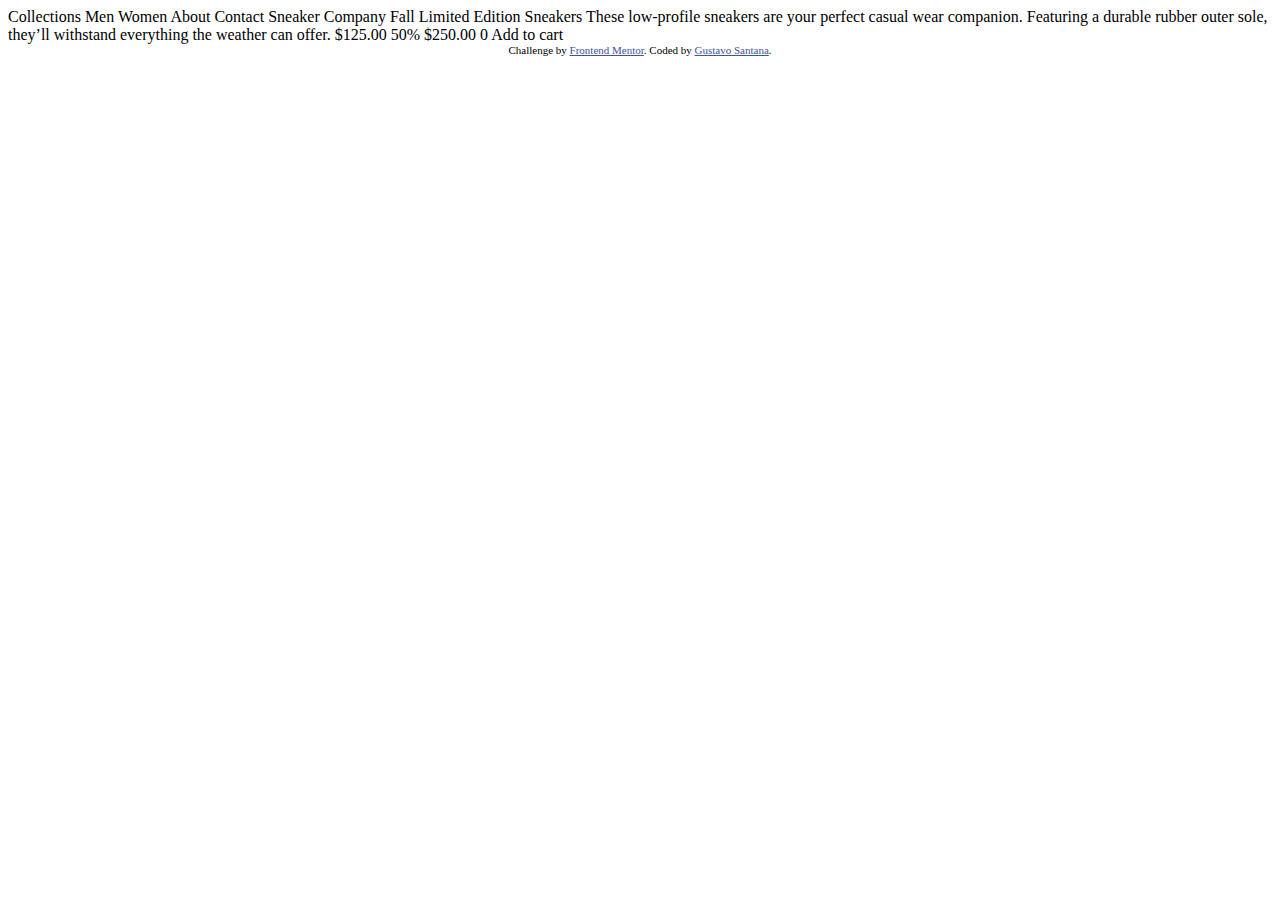
==== index.html @ 9dec2e9d "initial commit" ====
<!DOCTYPE html>
<html lang="pt-br">
  <head>
    <meta charset="UTF-8" />
    <meta name="viewport" content="width=device-width, initial-scale=1.0" />
    <!-- displays site properly based on user's device -->

    <link
      rel="icon"
      type="image/png"
      sizes="32x32"
      href="./images/favicon-32x32.png"
    />

    <title>Frontend Mentor | E-commerce product page</title>

    <!-- Feel free to remove these styles or customise in your own stylesheet 👍 -->
    <style>
      .attribution {
        font-size: 11px;
        text-align: center;
      }
      .attribution a {
        color: hsl(228, 45%, 44%);
      }
    </style>
  </head>
  <body>
    Collections Men Women About Contact Sneaker Company Fall Limited Edition
    Sneakers These low-profile sneakers are your perfect casual wear companion.
    Featuring a durable rubber outer sole, they’ll withstand everything the
    weather can offer. $125.00 50% $250.00 0 Add to cart

    <div class="attribution">
      Challenge by
      <a href="https://www.frontendmentor.io?ref=challenge" target="_blank"
        >Frontend Mentor</a
      >. Coded by <a href="#">Gustavo Santana</a>.
    </div>
  </body>
</html>
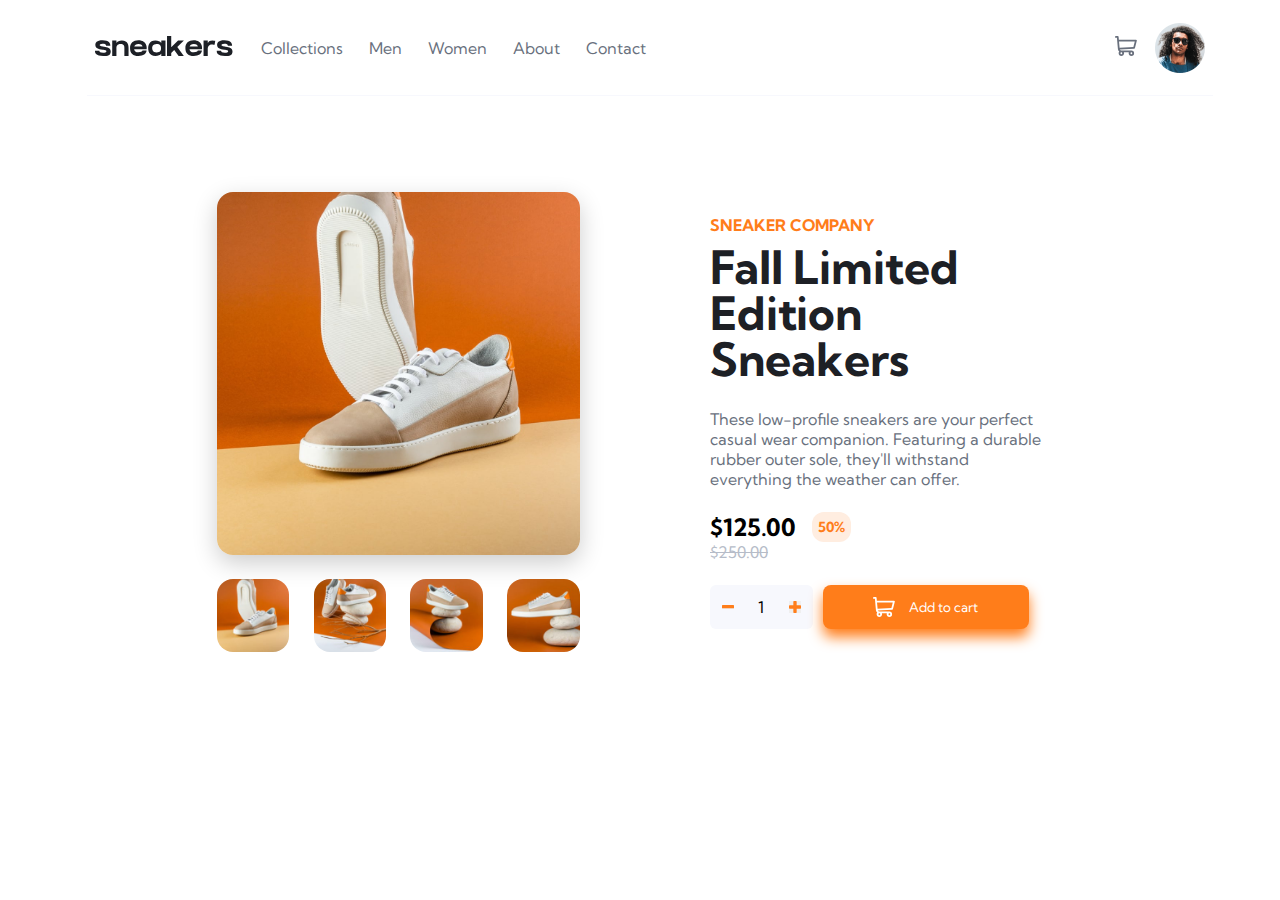
==== commit 58ff339c: "add on cart++ minor adjustes" ====
--- a/index.html
+++ b/index.html
@@ -2,6 +2,7 @@
 <html lang="pt-br">
   <head>
     <meta charset="UTF-8" />
+
     <meta name="viewport" content="width=device-width, initial-scale=1.0" />
     <!-- displays site properly based on user's device -->
 
@@ -12,30 +13,93 @@
       href="./images/favicon-32x32.png"
     />
 
-    <title>Frontend Mentor | E-commerce product page</title>
+    <link rel="stylesheet" href="styles/global.css" />
 
-    <!-- Feel free to remove these styles or customise in your own stylesheet 👍 -->
-    <style>
-      .attribution {
-        font-size: 11px;
-        text-align: center;
-      }
-      .attribution a {
-        color: hsl(228, 45%, 44%);
-      }
-    </style>
+    <link rel="preconnect" href="https://fonts.googleapis.com" />
+    <link rel="preconnect" href="https://fonts.gstatic.com" crossorigin />
+    <link
+      href="https://fonts.googleapis.com/css2?family=Kumbh+Sans:wght@400;700&display=swap"
+      rel="stylesheet"
+    />
+
+    <title>Sneakers</title>
   </head>
   <body>
-    Collections Men Women About Contact Sneaker Company Fall Limited Edition
-    Sneakers These low-profile sneakers are your perfect casual wear companion.
-    Featuring a durable rubber outer sole, they’ll withstand everything the
-    weather can offer. $125.00 50% $250.00 0 Add to cart
-
-    <div class="attribution">
-      Challenge by
-      <a href="https://www.frontendmentor.io?ref=challenge" target="_blank"
-        >Frontend Mentor</a
-      >. Coded by <a href="#">Gustavo Santana</a>.
-    </div>
+    <header>
+      <div>
+        <a href="#"><img src="images/logo.svg" alt="Sneakers Logo" /></a>
+        <nav>
+          <ul>
+            <li><a href="#">Collections</a></li>
+            <li><a href="#">Men</a></li>
+            <li><a href="#">Women</a></li>
+            <li><a href="#">About</a></li>
+            <li><a href="#">Contact</a></li>
+          </ul>
+        </nav>
+      </div>
+      <div class="widgets">
+        <div class="cart-container">
+          <h2>Cart</h2>
+        </div>
+        <a href="#" class="cart">
+          <svg width="22" height="20" xmlns="http://www.w3.org/2000/svg">
+            <path
+              d="M20.925 3.641H3.863L3.61.816A.896.896 0 0 0 2.717 0H.897a.896.896 0 1 0 0 1.792h1l1.031 11.483c.073.828.52 1.726 1.291 2.336C2.83 17.385 4.099 20 6.359 20c1.875 0 3.197-1.87 2.554-3.642h4.905c-.642 1.77.677 3.642 2.555 3.642a2.72 2.72 0 0 0 2.717-2.717 2.72 2.72 0 0 0-2.717-2.717H6.365c-.681 0-1.274-.41-1.53-1.009l14.321-.842a.896.896 0 0 0 .817-.677l1.821-7.283a.897.897 0 0 0-.87-1.114ZM6.358 18.208a.926.926 0 0 1 0-1.85.926.926 0 0 1 0 1.85Zm10.015 0a.926.926 0 0 1 0-1.85.926.926 0 0 1 0 1.85Zm2.021-7.243-13.8.81-.57-6.341h15.753l-1.383 5.53Z"
+              fill="#69707D"
+              fill-rule="nonzero"
+            />
+          </svg>
+        </a>
+        <img src="images/image-avatar.png" alt="" />
+      </div>
+    </header>
+    <main>
+      <div class="images-container">
+        <img src="images/image-product-1.jpg" alt="" />
+        <div class="images-container-slide">
+          <img src="images/image-product-1-thumbnail.jpg" alt="" />
+          <img src="images/image-product-2-thumbnail.jpg" alt="" />
+          <img src="images/image-product-3-thumbnail.jpg" alt="" />
+          <img src="images/image-product-4-thumbnail.jpg" alt="" />
+        </div>
+      </div>
+      <div class="main-container-content">
+        <h2>SNEAKER COMPANY</h2>
+        <h1>Fall Limited Edition Sneakers</h1>
+        <p>
+          These low-profile sneakers are your perfect casual wear companion.
+          Featuring a durable rubber outer sole, they'll withstand everything
+          the weather can offer.
+        </p>
+        <div class="prices">
+          <span>$125.00</span>
+          <span> 50% </span>
+        </div>
+        <p class="prev-price">$250.00</p>
+        <div class="buttons">
+          <div class="buttons-count">
+            <button class="decrement">
+              <img src="images/icon-minus.svg" alt="Remover" />
+            </button>
+            <span class="quantity">1</span>
+            <button class="increment">
+              <img src="images/icon-plus.svg" alt="Adicionar" />
+            </button>
+          </div>
+          <button class="add-to-cart">
+            <svg width="22" height="20" xmlns="http://www.w3.org/2000/svg">
+              <path
+                d="M20.925 3.641H3.863L3.61.816A.896.896 0 0 0 2.717 0H.897a.896.896 0 1 0 0 1.792h1l1.031 11.483c.073.828.52 1.726 1.291 2.336C2.83 17.385 4.099 20 6.359 20c1.875 0 3.197-1.87 2.554-3.642h4.905c-.642 1.77.677 3.642 2.555 3.642a2.72 2.72 0 0 0 2.717-2.717 2.72 2.72 0 0 0-2.717-2.717H6.365c-.681 0-1.274-.41-1.53-1.009l14.321-.842a.896.896 0 0 0 .817-.677l1.821-7.283a.897.897 0 0 0-.87-1.114ZM6.358 18.208a.926.926 0 0 1 0-1.85.926.926 0 0 1 0 1.85Zm10.015 0a.926.926 0 0 1 0-1.85.926.926 0 0 1 0 1.85Zm2.021-7.243-13.8.81-.57-6.341h15.753l-1.383 5.53Z"
+                fill="#69707D"
+                fill-rule="nonzero"
+              />
+            </svg>
+            Add to cart
+          </button>
+        </div>
+      </div>
+    </main>
+    <script src="main.js"></script>
   </body>
 </html>
--- a/styles/global.css
+++ b/styles/global.css
@@ -0,0 +1,314 @@
+@import "cart.css";
+
+/* global styles */
+
+* {
+  margin: 0;
+  padding: 0;
+
+  box-sizing: border-box;
+  font-family: "Kumbh Sans", sans-serif;
+
+  list-style: none;
+  text-decoration: none;
+
+  -webkit-font-smoothing: antialiased;
+  -moz-osx-font-smoothing: grayscale;
+}
+
+:root {
+  --orange: hsl(26, 100%, 55%);
+  --pale-orange: hsl(25, 100%, 94%);
+
+  --very-dark-blue: hsl(220, 13%, 13%);
+  --dark-grayish-blue: hsl(219, 9%, 45%);
+  --grayish-blue: hsl(220, 14%, 75%);
+  --light-grayish-blue: hsl(223, 64%, 98%);
+  --white: hsl(0, 0%, 100%);
+  --black: hsl(0, 0%, 0%);
+  // with 75% opacity for lightbox background
+}
+
+html {
+  font-size: 62.5%;
+
+  width: 88%;
+  margin: 0 auto;
+}
+
+body {
+  font-size: 1.6rem;
+
+  background: var(--white);
+
+  height: 100vh;
+
+  max-width: 1440px;
+  margin: 0 auto;
+}
+
+/* header */
+
+header {
+  display: flex;
+  justify-content: space-between;
+  align-items: center;
+
+  padding: 0.8rem;
+  margin: auto 1rem;
+
+  width: 100%;
+  height: 9.6rem;
+
+  border-bottom: 1px solid var(--light-grayish-blue);
+}
+
+header div:nth-child(1) {
+  display: flex;
+  align-items: center;
+  gap: 2.8rem;
+
+  width: 80%;
+}
+
+header div:nth-child(1) {
+  margin-right: 1.8rem;
+}
+
+header nav ul {
+  display: flex;
+  align-items: center;
+  justify-content: space-between;
+
+  gap: 2.6rem;
+}
+
+header div nav ul li a:hover {
+  padding-bottom: 33px;
+
+  border-bottom: 3px solid var(--orange);
+}
+
+header div:nth-child(2) img:hover:nth-child(3) {
+  transform: scale(1.1);
+
+  border: 2px solid orange;
+  border-radius: 50%;
+}
+
+header div:nth-child(2) a:hover svg path {
+  fill: var(--black);
+
+  transition: fill 0.2s ease-in-out;
+}
+
+header .widgets {
+  display: flex;
+  align-items: center;
+  justify-content: space-between;
+
+  gap: 1.8rem;
+}
+
+header div:nth-child(2) img,
+svg {
+  cursor: pointer;
+}
+
+header div:nth-child(2) img:nth-child(3) {
+  width: 5rem;
+}
+
+header nav ul li a {
+  color: var(--dark-grayish-blue);
+}
+
+/* ! MAIN */
+
+main {
+  display: grid;
+  grid-template-columns: 1fr 1fr;
+  gap: 12rem;
+
+  padding-inline: 14rem;
+  padding-block: 3.6rem;
+}
+
+main div.images-container {
+  margin-block: 2rem;
+
+  margin: auto 0;
+}
+
+main div.images-container > img {
+  border-radius: 1.6rem;
+  box-shadow: 0 0.8rem 2.4rem rgba(0, 0, 0, 0.2);
+
+  width: 100%;
+}
+
+main div.images-container-slide {
+  display: flex;
+  align-items: center;
+  justify-content: space-between;
+
+  margin-top: 2rem;
+  margin-inline: 0 auto;
+
+  width: 100%;
+}
+
+main div.images-container-slide img {
+  width: 20%;
+
+  border-radius: 1.6rem;
+
+  cursor: pointer;
+}
+
+main div.images-container-slide img:hover {
+  opacity: 0.6;
+
+  transition: opacity 0.2s ease-in-out;
+}
+
+main div.main-container-content {
+  display: flex;
+  flex-direction: column;
+
+  margin: 20% auto;
+  padding: 1rem;
+
+  text-align: left;
+}
+
+main div.main-container-content h2 {
+  font-size: 1.6rem;
+  font-weight: 700;
+  color: var(--orange);
+
+  margin-bottom: 1rem;
+
+  text-transform: uppercase;
+}
+
+main div.main-container-content h1 {
+  font-size: 4.6rem;
+  font-weight: 700;
+  color: var(--very-dark-blue);
+  line-height: 1;
+
+  text-transform: capitalize;
+  margin-bottom: 2.6rem;
+}
+
+main div.main-container-content p {
+  font-size: 1.6rem;
+  color: var(--dark-grayish-blue);
+
+  margin-bottom: 2.3rem;
+}
+
+main div.main-container-content .prices {
+  display: flex;
+  align-items: center;
+  justify-content: flex-start;
+
+  gap: 1.6rem;
+
+  color: var(--black);
+  font-weight: 700;
+}
+
+main div.main-container-content .prices span:nth-child(1) {
+  font-size: 2.4rem;
+}
+
+main div.main-container-content .prices span:nth-child(2) {
+  font-size: 1.4rem;
+
+  background-color: var(--pale-orange);
+  color: var(--orange);
+
+  padding: 0.6rem;
+
+  border-radius: 12px;
+}
+
+main div.main-container-content .prev-price {
+  text-decoration: line-through;
+  color: var(--grayish-blue);
+}
+
+main div.main-container-content .buttons {
+  display: grid;
+  grid-template-columns: 30% 60%;
+  gap: 1rem;
+}
+
+main div.main-container-content .buttons div:nth-child(1) {
+  display: flex;
+  align-items: center;
+  justify-content: space-between;
+
+  background-color: var(--light-grayish-blue);
+  border-radius: 0.6rem;
+
+  padding: 1.2rem;
+}
+
+main div.main-container-content .buttons div:nth-child(1) img {
+  cursor: pointer;
+}
+
+main div.main-container-content .buttons div:nth-child(1) img:hover {
+  opacity: 0.6;
+
+  transition: opacity 0.2s ease-in-out;
+}
+
+main div.main-container-content .buttons button svg path {
+  fill: var(--white);
+}
+
+main div.main-container-content .buttons .buttons-count button:nth-child(1),
+main div.main-container-content .buttons .buttons-count button:nth-child(3) {
+  border: none;
+
+  display: flex;
+  align-items: center;
+  justify-content: center;
+}
+
+main div.main-container-content .buttons button:nth-child(2) {
+  display: flex;
+  align-items: center;
+  justify-content: center;
+  gap: 1.4rem;
+
+  background-color: var(--orange);
+  color: var(--white);
+
+  border: none;
+  border-radius: 8px;
+  box-shadow: 0 0.8rem 1.4rem var(--orange);
+}
+
+main div.main-container-content .buttons button:hover:nth-child(2) {
+  display: flex;
+  align-items: center;
+  justify-content: center;
+  gap: 1.4rem;
+
+  background-color: var(--orange);
+  filter: brightness(1.1);
+  color: var(--white);
+
+  cursor: pointer;
+
+  border: none;
+  border-radius: 8px;
+  box-shadow: 0 0.8rem 2.4rem var(--orange);
+
+  transition: 0.3s ease-in-out;
+}
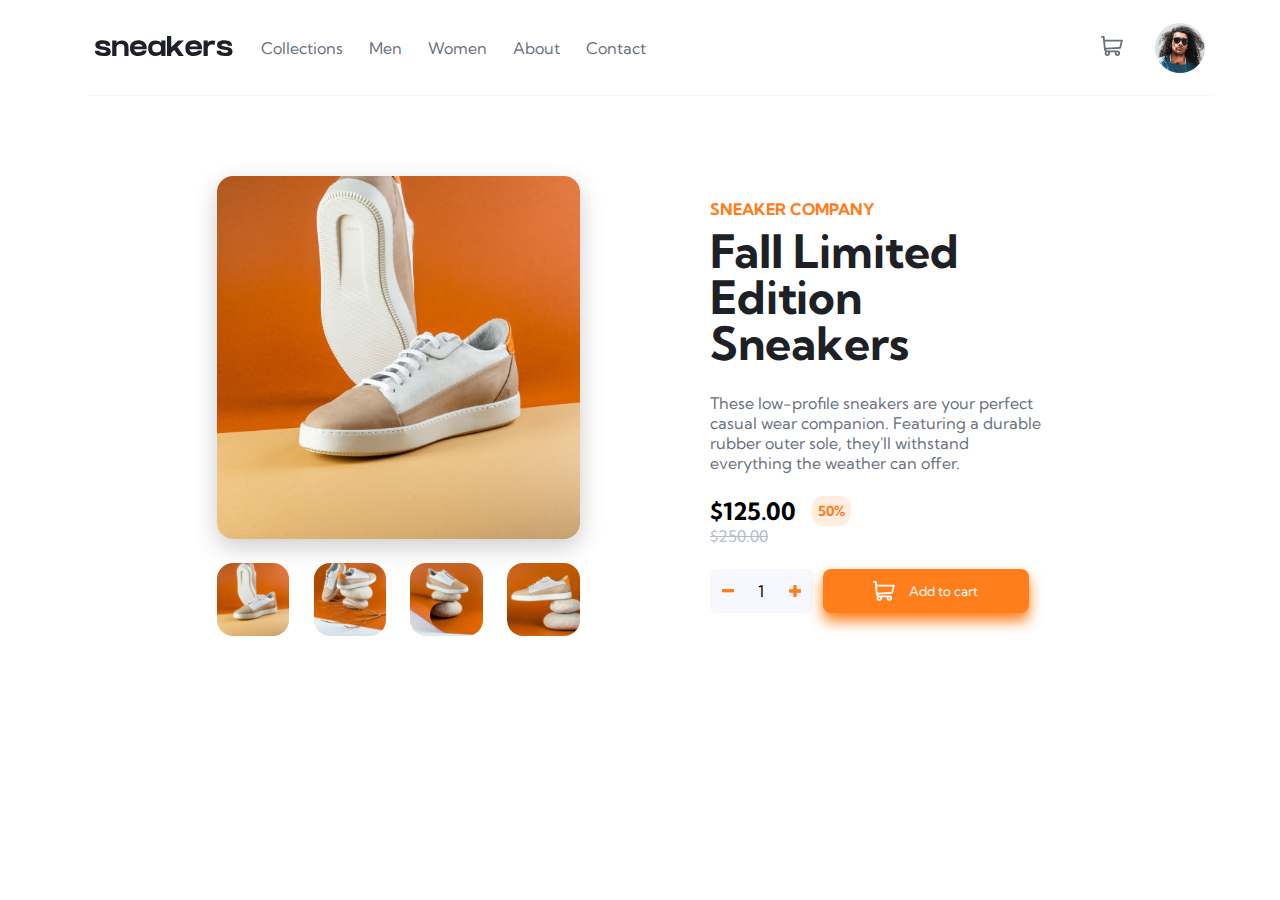
==== commit c39e75e1: "click outside of modal++" ====
--- a/index.html
+++ b/index.html
@@ -41,6 +41,7 @@
       <div class="widgets">
         <div class="cart-container">
           <h2>Cart</h2>
+          <p class="message-on-empty">Your cart is empty.</p>
         </div>
         <a href="#" class="cart">
           <svg width="22" height="20" xmlns="http://www.w3.org/2000/svg">
--- a/styles/global.css
+++ b/styles/global.css
@@ -107,7 +107,7 @@
   align-items: center;
   justify-content: space-between;
 
-  gap: 1.8rem;
+  gap: 3.2rem;
 }
 
 header div:nth-child(2) img,
@@ -127,16 +127,16 @@
 
 main {
   display: grid;
-  grid-template-columns: 1fr 1fr;
+  grid-template-columns: repeat(auto-fit, minmax(20rem, 1fr));
   gap: 12rem;
 
   padding-inline: 14rem;
-  padding-block: 3.6rem;
+  padding-top: 2rem;
+
+  margin: 0 auto;
 }
 
 main div.images-container {
-  margin-block: 2rem;
-
   margin: auto 0;
 }
 
@@ -312,3 +312,18 @@
 
   transition: 0.3s ease-in-out;
 }
+
+@media (max-width: 768px) {
+  main {
+    display: flex;
+    flex-direction: column;
+    align-items: center;
+    justify-content: center;
+
+    padding-inline: 0;
+  }
+
+  header nav {
+    display: none;
+  }
+}
